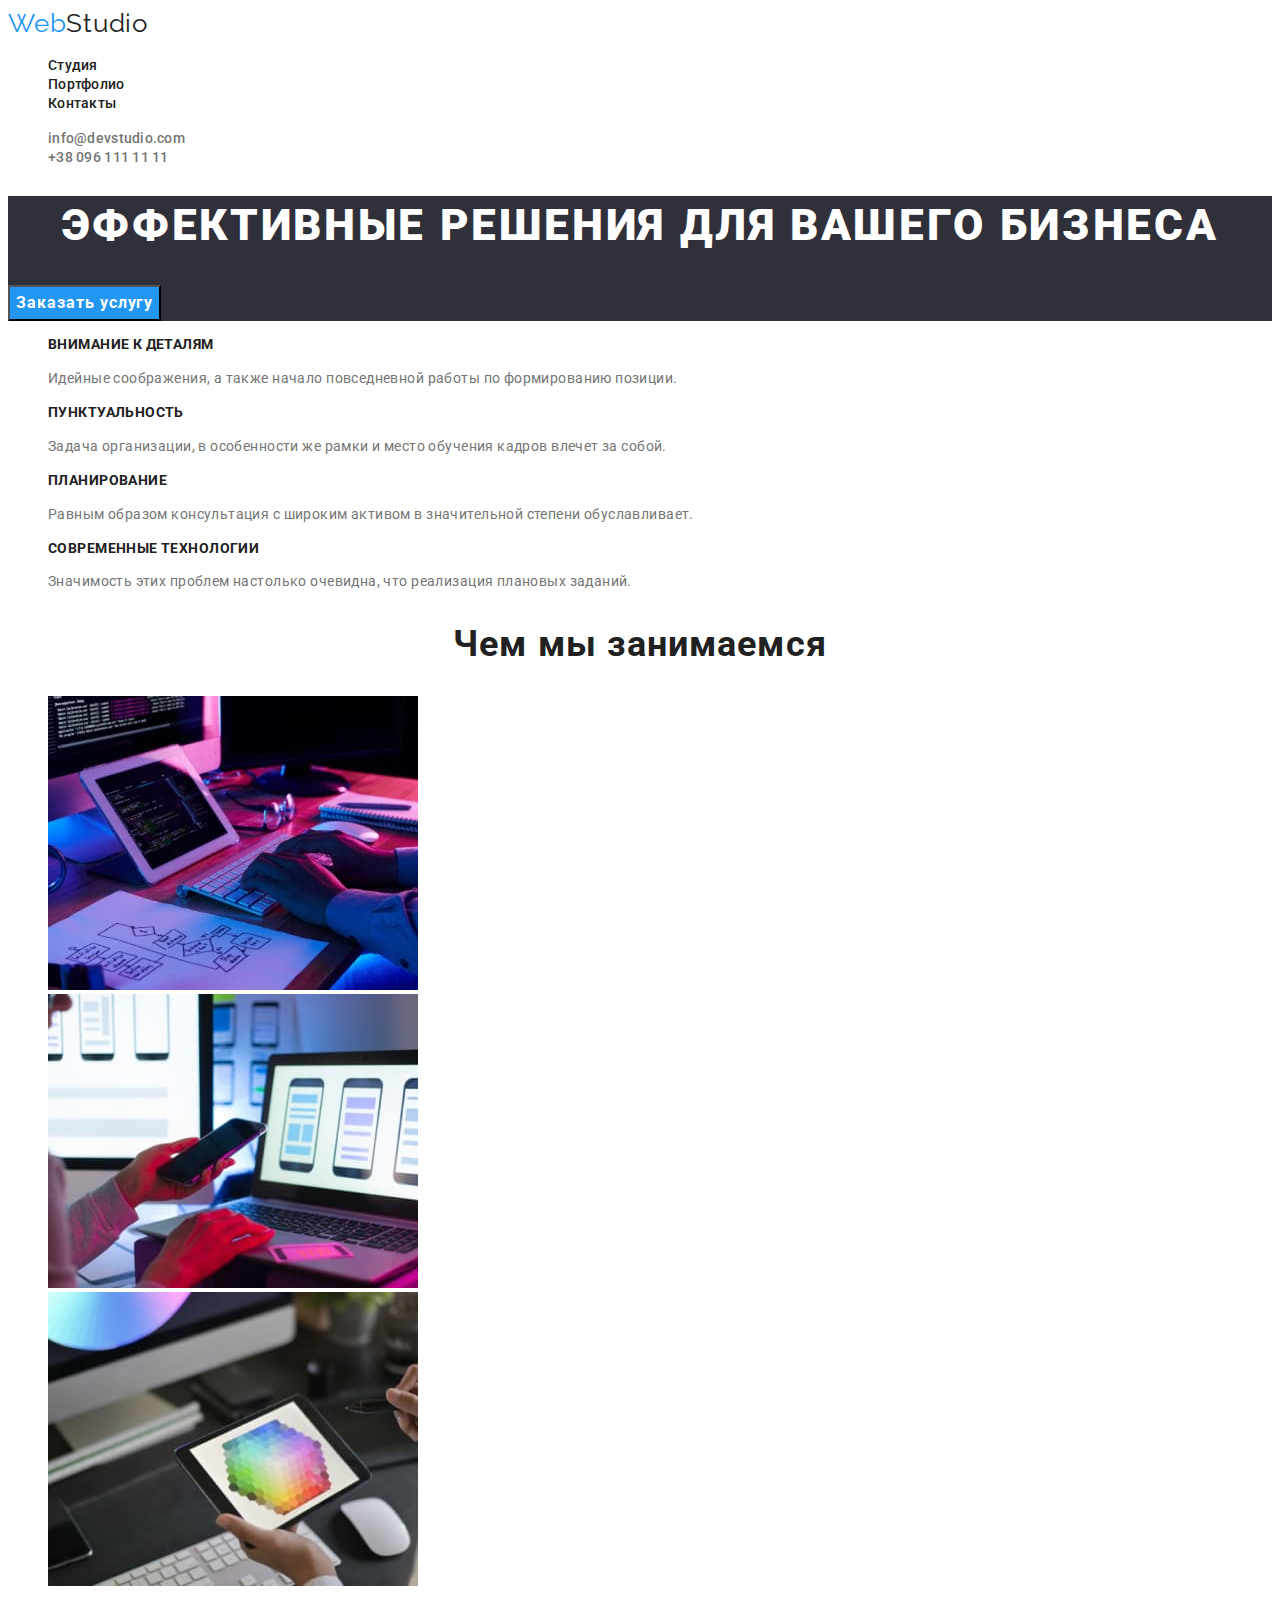
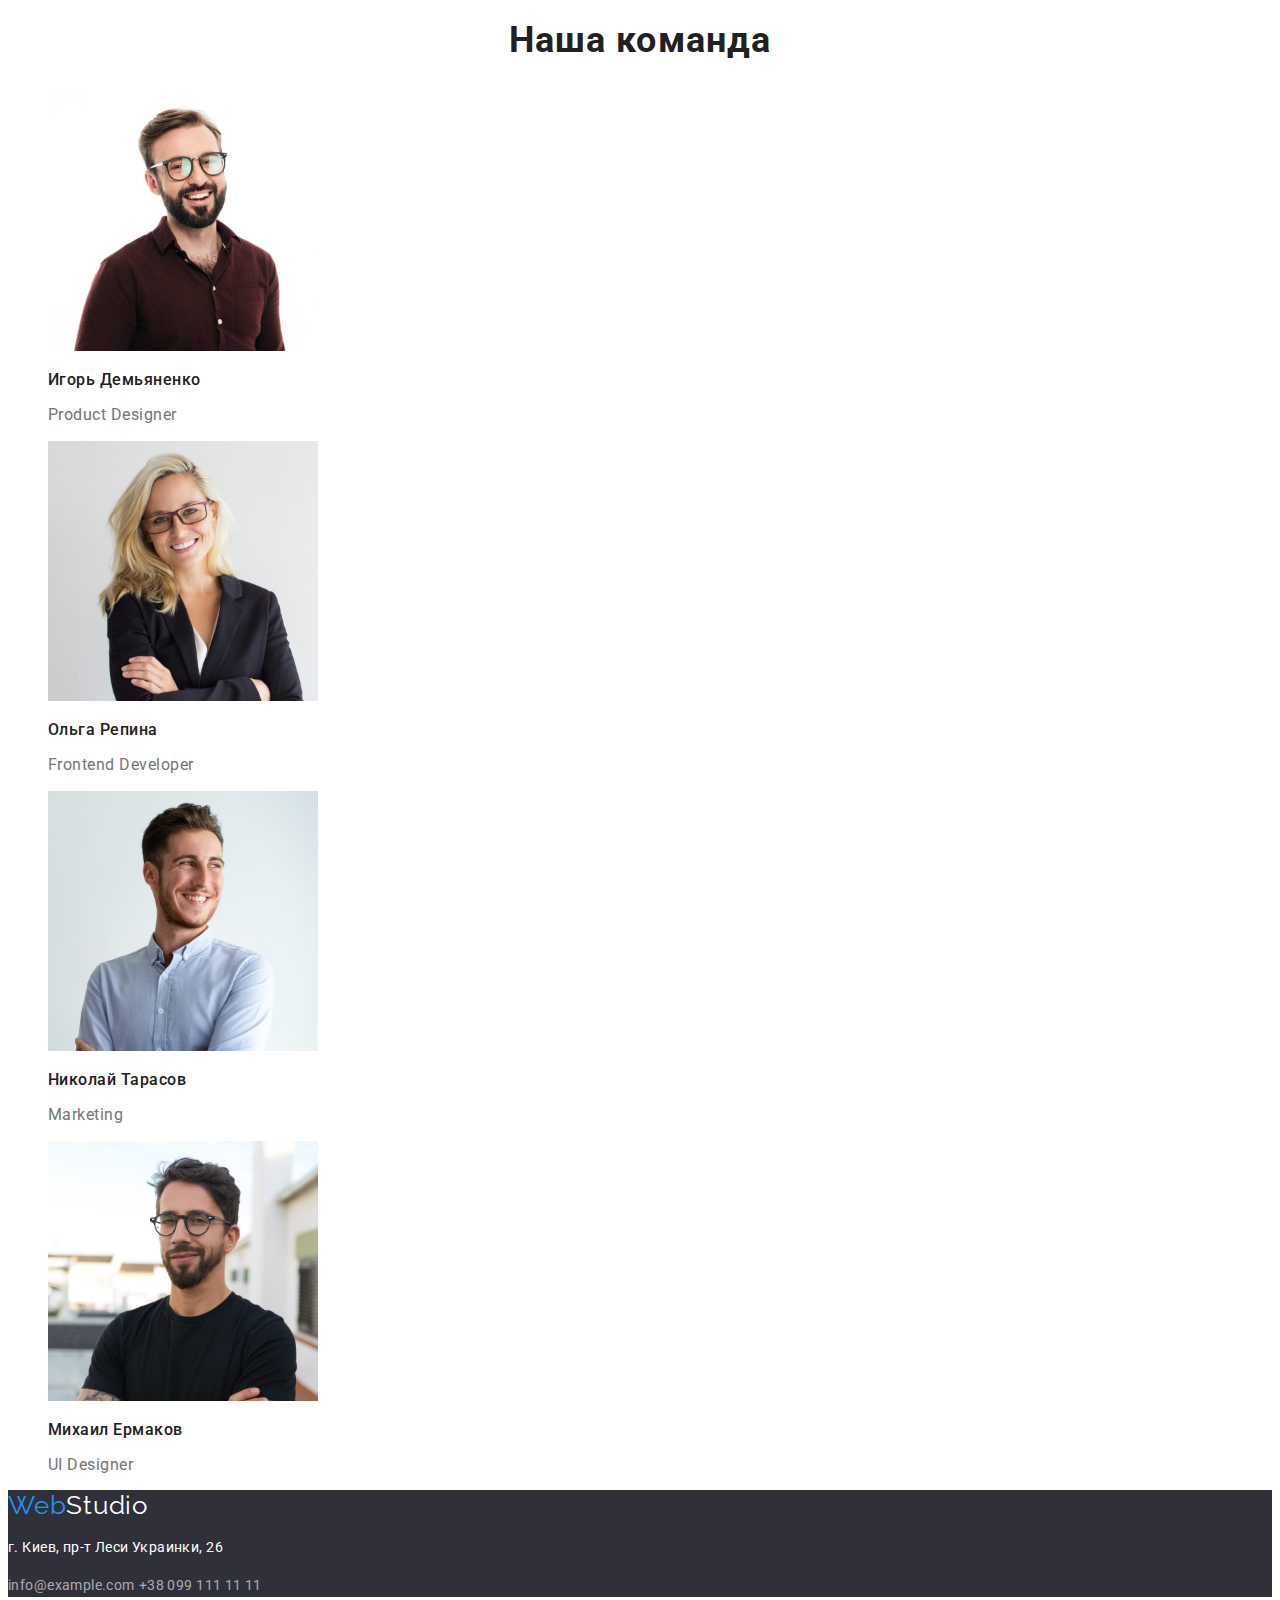
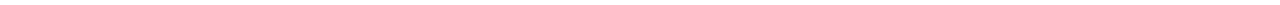
==== index.html @ a18c735d "копирует файлы с ДЗ-2" ====
<!DOCTYPE html>
<html lang="ru">
<head>
    <meta charset="UTF-8">
    <meta http-equiv="X-UA-Compatible" content="IE=edge">
    <meta name="viewport" content="width=device-width, initial-scale=1.0">
    <title>Web Studio</title>
    <link href="https://fonts.googleapis.com/css2?family=Raleway:wght@700&family=Roboto:wght@400;500;700;900&display=swap"
        rel="stylesheet">
    <link rel="stylesheet" href="./css/styles.css">
</head>
<body>
    <!-- Шапка -->
    <header class="header">
        <nav class="nav">
            <a href="./index.html" class="logo"><span class="logo web">Web</span>Studio</a>
            <ul class="list">
                <li><a href="./index.html" class="nav-list">Студия</a></li>
                <li><a href="./portfolio.html" class="nav-list">Портфолио</a></li>
                <li><a href="" class="nav-list">Контакты</a></li>
            </ul>
        </nav>
            <ul class="nav-contacts list">
            <li><a href="mailto:info@devstudio.com" class="nav-mail">info@devstudio.com</a></li>
            <li><a href="tel:+380961111111" class="nav-tel">+38 096 111 11 11</a></li>
            </ul>
    </header>

    <main>
    <!-- Герой  -->
        <section class="hero">
            <h1 class="hero-title">Эффективные решения для вашего бизнеса</h1>
            <button type="button" class="hero-button button">Заказать услугу</button>
        </section>
    <!-- Чем мы занимаемся -->
        <section class="content">
        <ul class="content-list list">
            <li> 
                <h3 class="content-title">Внимание к деталям</h3>
                <p class="content-dscr">Идейные соображения, а также начало повседневной работы по формированию позиции.</p>
            </li>
            <li>
                <h3 class="content-title">Пунктуальность</h3>
                <p class="content-dscr">Задача организации, в особенности же рамки и место обучения кадров влечет за собой.</p>
            </li>
            <li>
                <h3 class="content-title">Планирование</h3>
                <p class="content-dscr">Равным образом консультация с широким активом в значительной степени обуславливает.</p>
            </li>
            <li>
                <h3 class="content-title">Современные технологии</h3>
                <p class="content-dscr">Значимость этих проблем настолько очевидна, что реализация плановых заданий.</p>
            </li>
        </ul>
        </section>

        <section class="samples">
            <h2 class="main-title">Чем мы занимаемся</h2>
            <ul class="main-list list">
                <li><img src="./images/box-1.jpg" alt="Изображение с планшетом" width="370"></li>
                <li><img src="./images/box-2.jpg" alt="Изображение с ноутбуком" width="370"></li>
                <li><img src="./images/box-3.jpg" alt="Изображение с палирой на планшете" width="370"></li>
            </ul>
        </section>
    <!-- Команда -->
        <section class="team">
            <h2 class="main-title">Наша команда</h2>
            <ul class="team-list list">
                <li>
                    <img src="./images/team-1.jpg" alt="Игорь Демьяненко" width="270" class="team-img">
                    <h3 class="team-title">Игорь Демьяненко</h3>
                    <p class="team-dscr">Product Designer</p>
                </li>
                <li>
                    <img src="./images/team-2.jpg" alt="Ольга Репина" width="270" class="team-img">
                    <h3 class="team-title">Ольга Репина</h3>
                    <p class="team-dscr">Frontend Developer</p>
                </li>
                <li>
                    <img src="./images/team-3.jpg" alt="Николай Тарасов" width="270" class="team-img">
                    <h3 class="team-title">Николай Тарасов</h3>
                    <p class="team-dscr">Marketing</p>
                </li>
                <li>
                    <img src="./images/team-4.jpg" alt="Михаил Ермаков" width="270" class="team-img">
                    <h3 class="team-title">Михаил Ермаков</h3>
                    <p class="team-dscr">UI Designer</p>
                </li>
            </ul>
        </section>
    </main>
    <!-- Футер -->
    <footer class="footer">
            <a href="./index.html" class="footer-logo"><span class="footer-logo web">Web</span>Studio</a>
        <address class="address">
            <p class="address-location">г. Киев, пр-т Леси Украинки, 26</p>
            <a href="mailto:info@example.com" class="address-mail">info@example.com</a>
            <a href="tel:+380991111111" class="address-tel">+38 099 111 11 11</a>
        </address>
    </footer>   
</body>
</html>
---- css/styles.css ----
body {
  color: #212121;
  font-family: Roboto, sans-serif;
}

:root {
  --second-color: #757575;
  --hover-color: #2196f3;
  --hero-color: #ffffff;
  --filter-button-color: #f5f4fa;
  --footer-background-color: #2f303a;
}

.list {
  list-style: none;
}

.button {
  cursor: pointer;
  font-family: Roboto, sans-serif;
}

/* Логотип */

.logo {
  color: #212121;
  font-size: 26px;
  text-decoration: none;

  font-family: Raleway, sans-serif;
  font-size: 26px;
  line-height: 1.2;
  letter-spacing: 0.03em;
}

.logo.web {
  color: var(--hover-color);
}

/* Список ссылок меню */

.nav-list {
  color: #212121;
  text-decoration: none;

  font-weight: 500;
  font-size: 14px;
  line-height: 1.14;
  letter-spacing: 0.02em;
}

.nav-list:hover,
.nav-list:focus {
  color: var(--hover-color);
}

.nav-mail,
.nav-tel {
  color: var(--second-color);
  text-decoration: none;

  font-weight: 500;
  font-size: 14px;
  line-height: 1.14;
  letter-spacing: 0.02em;
}
.nav-mail:hover,
.nav-mail:focus {
  color: var(--hover-color);
}

.nav-tel:hover,
.nav-tel:focus {
  color: var(--hover-color);
}

/* Герой */

.hero {
  background-color: #2f303a;
}
.hero-title {
  color: var(--hero-color);

  font-weight: 900;
  font-size: 44px;
  line-height: 1.36;
  text-align: center;
  letter-spacing: 0.06em;
  text-transform: uppercase;
}

.hero-button {
  color: var(--hero-color);
  background-color: var(--hover-color);

  font-weight: 700;
  font-size: 16px;
  line-height: 1.87;
  letter-spacing: 0.06em;
}

/* Чем мы занимаемся */

.content-title {
  font-weight: 700;
  font-size: 14px;
  line-height: 1.14;
  letter-spacing: 0.03em;
  text-transform: uppercase;
}
.content-dscr {
  color: var(--second-color);

  font-size: 14px;
  line-height: 1.71;
  letter-spacing: 0.03em;
}
.main-title {
  font-weight: 700;
  font-size: 36px;
  line-height: 1.16;
  text-align: center;
  letter-spacing: 0.03em;
}
/* Команда */

.team-title {
  font-weight: 500;
  font-size: 16px;
  line-height: 1.18;
  letter-spacing: 0.03em;
}

.team-dscr {
  color: var(--second-color);

  font-size: 16px;
  line-height: 1.18;
  letter-spacing: 0.03em;
}

/* Footer */

.footer {
  background-color: var(--footer-background-color);
}

.footer-logo {
  color: #ffffff;
  font-size: 26px;
  text-decoration: none;
  font-family: Raleway, sans-serif;
  font-size: 26px;
  line-height: 1.2;
  letter-spacing: 0.03em;
}

.footer-logo.web {
  color: var(--hover-color);
}

.address-location {
  color: #ffffff;

  font-style: normal;
  font-size: 14px;
  line-height: 1.71;
  letter-spacing: 0.03em;
}

.address-mail,
.address-tel {
  color: rgba(255, 255, 255, 0.6);
  text-decoration: none;

  font-style: normal;
  font-size: 14px;
  line-height: 1.71;
  letter-spacing: 0.03em;
}
.address-mail:hover,
.address-mail:focus {
  color: var(--hover-color);
}

.address-tel:hover,
.address-tel:focus {
  color: var(--hover-color);
}

/* Страница портфолио */

.filters-title,
.projects-title {
  display: none;
}

.filters-button {
  background-color: var(--filter-button-color);

  font-weight: 500;
  font-size: 16px;
  line-height: 1.62;
  text-align: center;
  letter-spacing: 0.03em;
}

.filters-button:hover,
.filters-button:focus {
  color: #ffffff;
  background-color: var(--hover-color);
}

/* Проекты */

.projects-img-list {
  font-weight: 700;
  font-size: 18px;
  line-height: 2;
  letter-spacing: 0.06em;
}

.projects-dscr {
  color: var(--second-color);

  font-size: 16px;
  line-height: 1.87;
  letter-spacing: 0.03em;
}
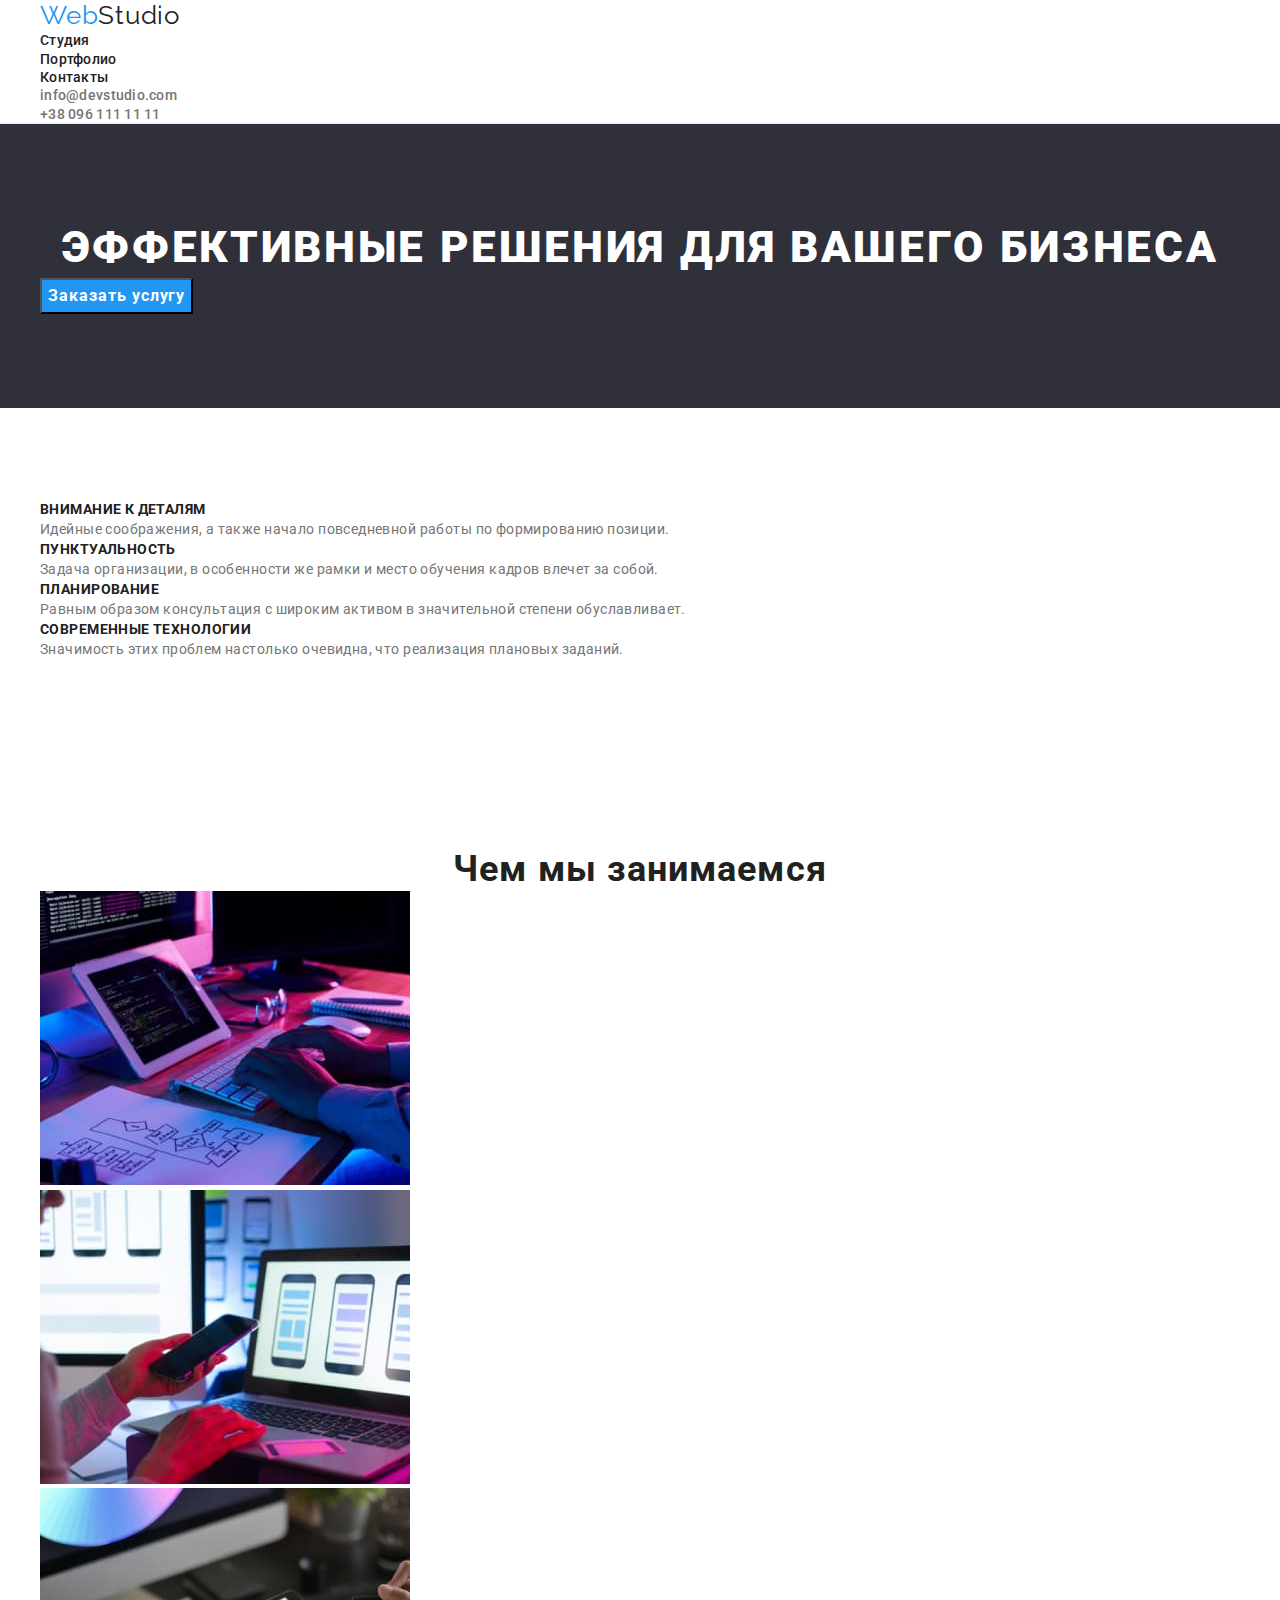
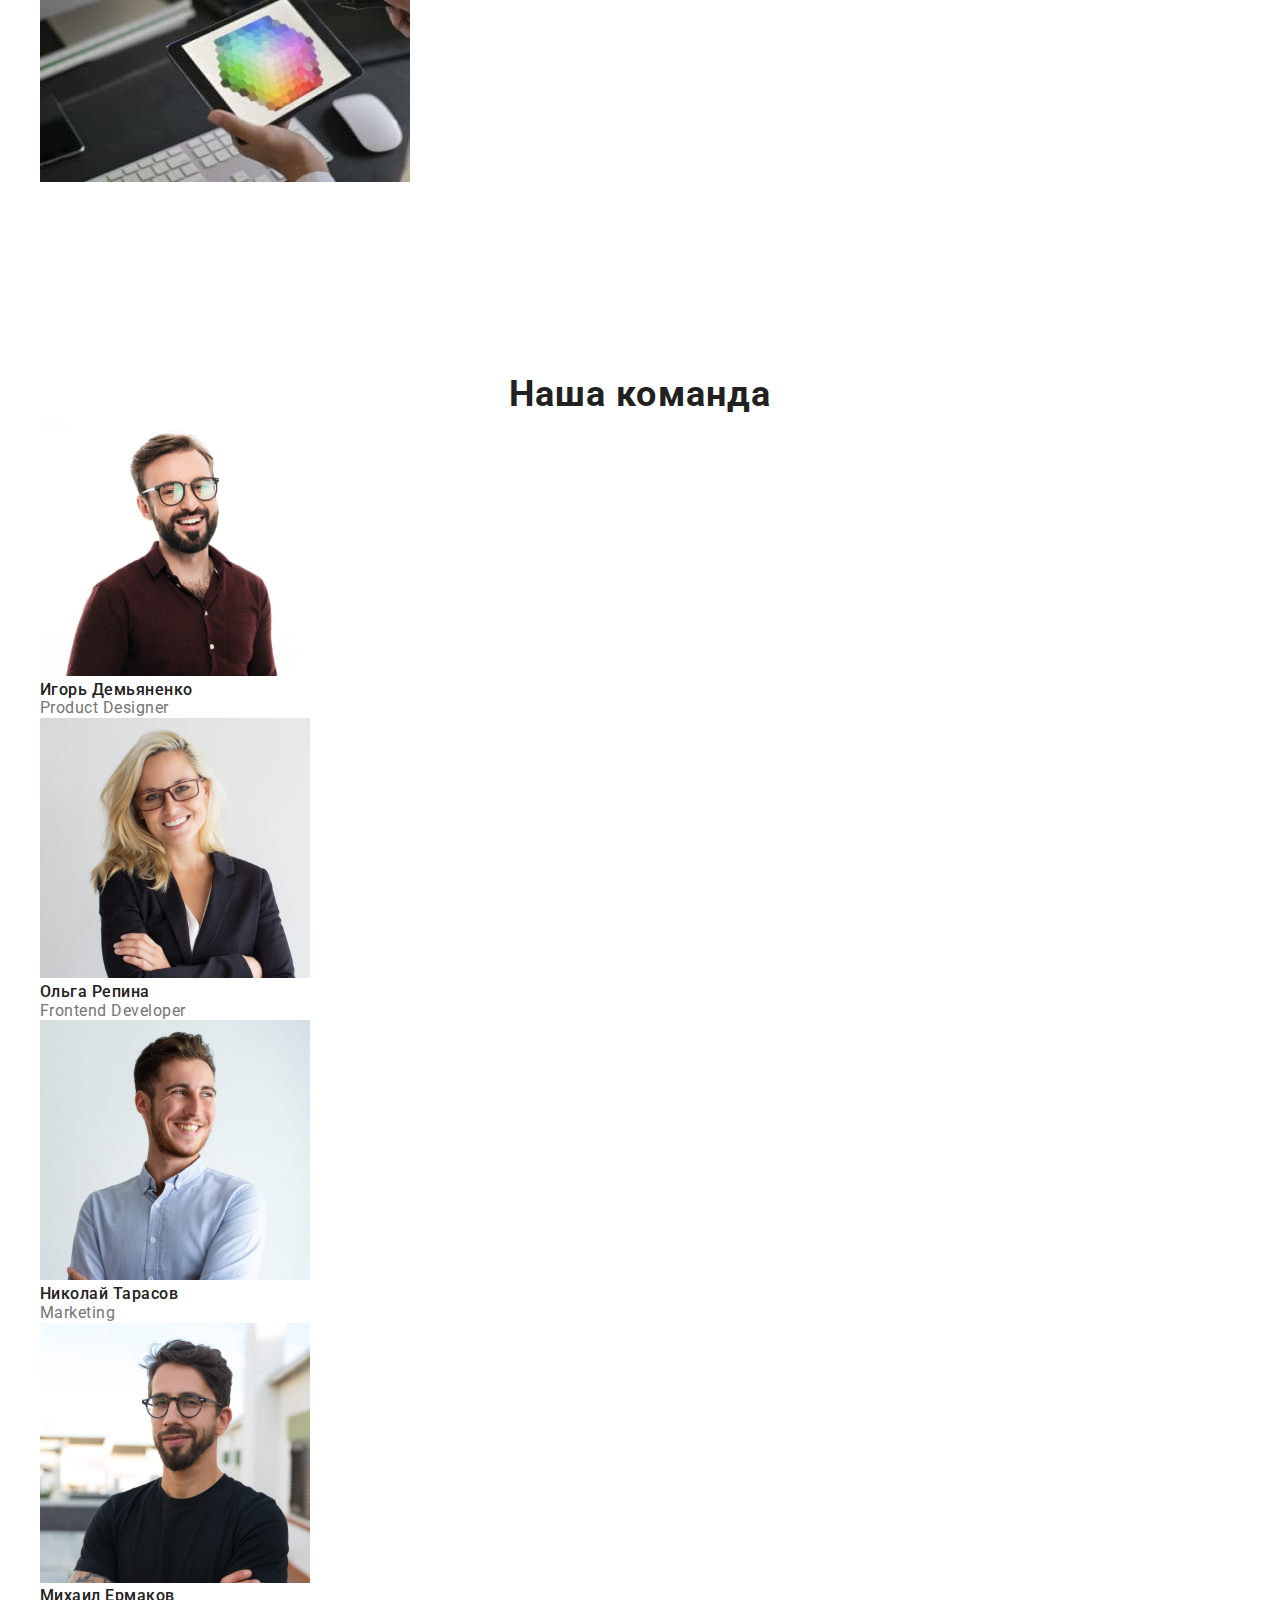
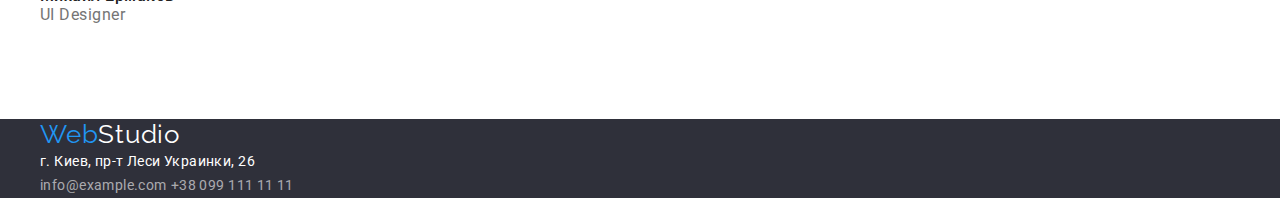
==== commit db58dfd8: "сбрасывает стили, добавляет некоторые отступы" ====
--- a/index.html
+++ b/index.html
@@ -7,96 +7,109 @@
     <title>Web Studio</title>
     <link href="https://fonts.googleapis.com/css2?family=Raleway:wght@700&family=Roboto:wght@400;500;700;900&display=swap"
         rel="stylesheet">
+    <link rel="stylesheet" href="https://cdnjs.cloudflare.com/ajax/libs/modern-normalize/1.1.0/modern-normalize.min.css">
     <link rel="stylesheet" href="./css/styles.css">
 </head>
 <body>
     <!-- Шапка -->
     <header class="header">
-        <nav class="nav">
-            <a href="./index.html" class="logo"><span class="logo web">Web</span>Studio</a>
-            <ul class="list">
-                <li><a href="./index.html" class="nav-list">Студия</a></li>
-                <li><a href="./portfolio.html" class="nav-list">Портфолио</a></li>
-                <li><a href="" class="nav-list">Контакты</a></li>
+        <div class="container">
+            <nav class="nav">
+                <a href="./index.html" class="logo"><span class="logo web">Web</span>Studio</a>
+                <ul class="list">
+                    <li><a href="./index.html" class="nav-list">Студия</a></li>
+                    <li><a href="./portfolio.html" class="nav-list">Портфолио</a></li>
+                    <li><a href="" class="nav-list">Контакты</a></li>
+                </ul>
+            </nav>
+            <ul class="nav-contacts list">
+                <li><a href="mailto:info@devstudio.com" class="nav-mail">info@devstudio.com</a></li>
+                <li><a href="tel:+380961111111" class="nav-tel">+38 096 111 11 11</a></li>
             </ul>
-        </nav>
-            <ul class="nav-contacts list">
-            <li><a href="mailto:info@devstudio.com" class="nav-mail">info@devstudio.com</a></li>
-            <li><a href="tel:+380961111111" class="nav-tel">+38 096 111 11 11</a></li>
-            </ul>
+        </div>
     </header>
 
     <main>
     <!-- Герой  -->
-        <section class="hero">
-            <h1 class="hero-title">Эффективные решения для вашего бизнеса</h1>
-            <button type="button" class="hero-button button">Заказать услугу</button>
+        <section class="hero section">
+            <div class="container">
+                <h1 class="hero-title">Эффективные решения для вашего бизнеса</h1>
+                <button type="button" class="hero-button button">Заказать услугу</button>
+            </div>
         </section>
     <!-- Чем мы занимаемся -->
-        <section class="content">
-        <ul class="content-list list">
-            <li> 
-                <h3 class="content-title">Внимание к деталям</h3>
-                <p class="content-dscr">Идейные соображения, а также начало повседневной работы по формированию позиции.</p>
-            </li>
-            <li>
-                <h3 class="content-title">Пунктуальность</h3>
-                <p class="content-dscr">Задача организации, в особенности же рамки и место обучения кадров влечет за собой.</p>
-            </li>
-            <li>
-                <h3 class="content-title">Планирование</h3>
-                <p class="content-dscr">Равным образом консультация с широким активом в значительной степени обуславливает.</p>
-            </li>
-            <li>
-                <h3 class="content-title">Современные технологии</h3>
-                <p class="content-dscr">Значимость этих проблем настолько очевидна, что реализация плановых заданий.</p>
-            </li>
-        </ul>
+        <section class="content section">
+                <div class="container">
+                    <ul class="content-list list">
+                        <li>
+                            <h3 class="content-title">Внимание к деталям</h3>
+                            <p class="content-dscr">Идейные соображения, а также начало повседневной работы по формированию позиции.</p>
+                        </li>
+                        <li>
+                            <h3 class="content-title">Пунктуальность</h3>
+                            <p class="content-dscr">Задача организации, в особенности же рамки и место обучения кадров влечет за собой.</p>
+                        </li>
+                        <li>
+                            <h3 class="content-title">Планирование</h3>
+                            <p class="content-dscr">Равным образом консультация с широким активом в значительной степени обуславливает.</p>
+                        </li>
+                        <li>
+                            <h3 class="content-title">Современные технологии</h3>
+                            <p class="content-dscr">Значимость этих проблем настолько очевидна, что реализация плановых заданий.</p>
+                        </li>
+                    </ul>
+                </div>
         </section>
-
-        <section class="samples">
-            <h2 class="main-title">Чем мы занимаемся</h2>
-            <ul class="main-list list">
-                <li><img src="./images/box-1.jpg" alt="Изображение с планшетом" width="370"></li>
-                <li><img src="./images/box-2.jpg" alt="Изображение с ноутбуком" width="370"></li>
-                <li><img src="./images/box-3.jpg" alt="Изображение с палирой на планшете" width="370"></li>
-            </ul>
+        
+        <section class="samples section">
+            <div class="container">
+                <h2 class="main-title">Чем мы занимаемся</h2>
+                <ul class="main-list list">
+                    <li><img src="./images/box-1.jpg" alt="Изображение с планшетом" width="370"></li>
+                    <li><img src="./images/box-2.jpg" alt="Изображение с ноутбуком" width="370"></li>
+                    <li><img src="./images/box-3.jpg" alt="Изображение с палирой на планшете" width="370"></li>
+                </ul>
+            </div>
         </section>
     <!-- Команда -->
-        <section class="team">
-            <h2 class="main-title">Наша команда</h2>
-            <ul class="team-list list">
-                <li>
-                    <img src="./images/team-1.jpg" alt="Игорь Демьяненко" width="270" class="team-img">
-                    <h3 class="team-title">Игорь Демьяненко</h3>
-                    <p class="team-dscr">Product Designer</p>
-                </li>
-                <li>
-                    <img src="./images/team-2.jpg" alt="Ольга Репина" width="270" class="team-img">
-                    <h3 class="team-title">Ольга Репина</h3>
-                    <p class="team-dscr">Frontend Developer</p>
-                </li>
-                <li>
-                    <img src="./images/team-3.jpg" alt="Николай Тарасов" width="270" class="team-img">
-                    <h3 class="team-title">Николай Тарасов</h3>
-                    <p class="team-dscr">Marketing</p>
-                </li>
-                <li>
-                    <img src="./images/team-4.jpg" alt="Михаил Ермаков" width="270" class="team-img">
-                    <h3 class="team-title">Михаил Ермаков</h3>
-                    <p class="team-dscr">UI Designer</p>
-                </li>
-            </ul>
+        <section class="team section">
+            <div class="container">
+                <h2 class="main-title">Наша команда</h2>
+                <ul class="team-list list">
+                    <li>
+                        <img src="./images/team-1.jpg" alt="Игорь Демьяненко" width="270" class="team-img">
+                        <h3 class="team-title">Игорь Демьяненко</h3>
+                        <p class="team-dscr">Product Designer</p>
+                    </li>
+                    <li>
+                        <img src="./images/team-2.jpg" alt="Ольга Репина" width="270" class="team-img">
+                        <h3 class="team-title">Ольга Репина</h3>
+                        <p class="team-dscr">Frontend Developer</p>
+                    </li>
+                    <li>
+                        <img src="./images/team-3.jpg" alt="Николай Тарасов" width="270" class="team-img">
+                        <h3 class="team-title">Николай Тарасов</h3>
+                        <p class="team-dscr">Marketing</p>
+                    </li>
+                    <li>
+                        <img src="./images/team-4.jpg" alt="Михаил Ермаков" width="270" class="team-img">
+                        <h3 class="team-title">Михаил Ермаков</h3>
+                        <p class="team-dscr">UI Designer</p>
+                    </li>
+                </ul>
+            </div>
         </section>
     </main>
     <!-- Футер -->
     <footer class="footer">
+        <div class="container">
             <a href="./index.html" class="footer-logo"><span class="footer-logo web">Web</span>Studio</a>
-        <address class="address">
-            <p class="address-location">г. Киев, пр-т Леси Украинки, 26</p>
-            <a href="mailto:info@example.com" class="address-mail">info@example.com</a>
-            <a href="tel:+380991111111" class="address-tel">+38 099 111 11 11</a>
-        </address>
+            <address class="address">
+                <p class="address-location">г. Киев, пр-т Леси Украинки, 26</p>
+                <a href="mailto:info@example.com" class="address-mail">info@example.com</a>
+                <a href="tel:+380991111111" class="address-tel">+38 099 111 11 11</a>
+            </address>
+        </div>
     </footer>   
 </body>
 </html>--- a/css/styles.css
+++ b/css/styles.css
@@ -1,6 +1,7 @@
 body {
   color: #212121;
   font-family: Roboto, sans-serif;
+  margin: 0;
 }
 
 :root {
@@ -11,8 +12,26 @@
   --footer-background-color: #2f303a;
 }
 
+/* Сброс стилей */
+h1,
+h2,
+h3,
+h4,
+h5,
+h6,
+p,
+ul {
+  margin: 0;
+  padding: 0;
+}
+/* --------------------------- */
+
+/* Общие стили */
+
 .list {
   list-style: none;
+  margin: 0;
+  padding: 0;
 }
 
 .button {
@@ -20,7 +39,24 @@
   font-family: Roboto, sans-serif;
 }
 
+.container {
+  width: 1200px;
+  margin-left: auto;
+  margin-right: auto;
+}
+
+.section {
+  padding-top: 94px;
+  padding-bottom: 94px;
+}
+
+/* Шапка */
+
 /* Логотип */
+
+.header {
+  border-bottom: 1px solid #ececec;
+}
 
 .logo {
   color: #212121;
@@ -39,6 +75,11 @@
 
 /* Список ссылок меню */
 
+.nav,
+.header-list {
+  /* display: flex; */
+}
+
 .nav-list {
   color: #212121;
   text-decoration: none;
@@ -53,6 +94,8 @@
 .nav-list:focus {
   color: var(--hover-color);
 }
+
+/* Контакты в шапке */
 
 .nav-mail,
 .nav-tel {
@@ -100,6 +143,11 @@
   letter-spacing: 0.06em;
 }
 
+.hero-button:hover,
+.hero-button:focus {
+  background-color: #188ce8;
+}
+
 /* Чем мы занимаемся */
 
 .content-title {
@@ -188,6 +236,7 @@
 .address-tel:focus {
   color: var(--hover-color);
 }
+/* -------------------------------------------------- */
 
 /* Страница портфолио */
 
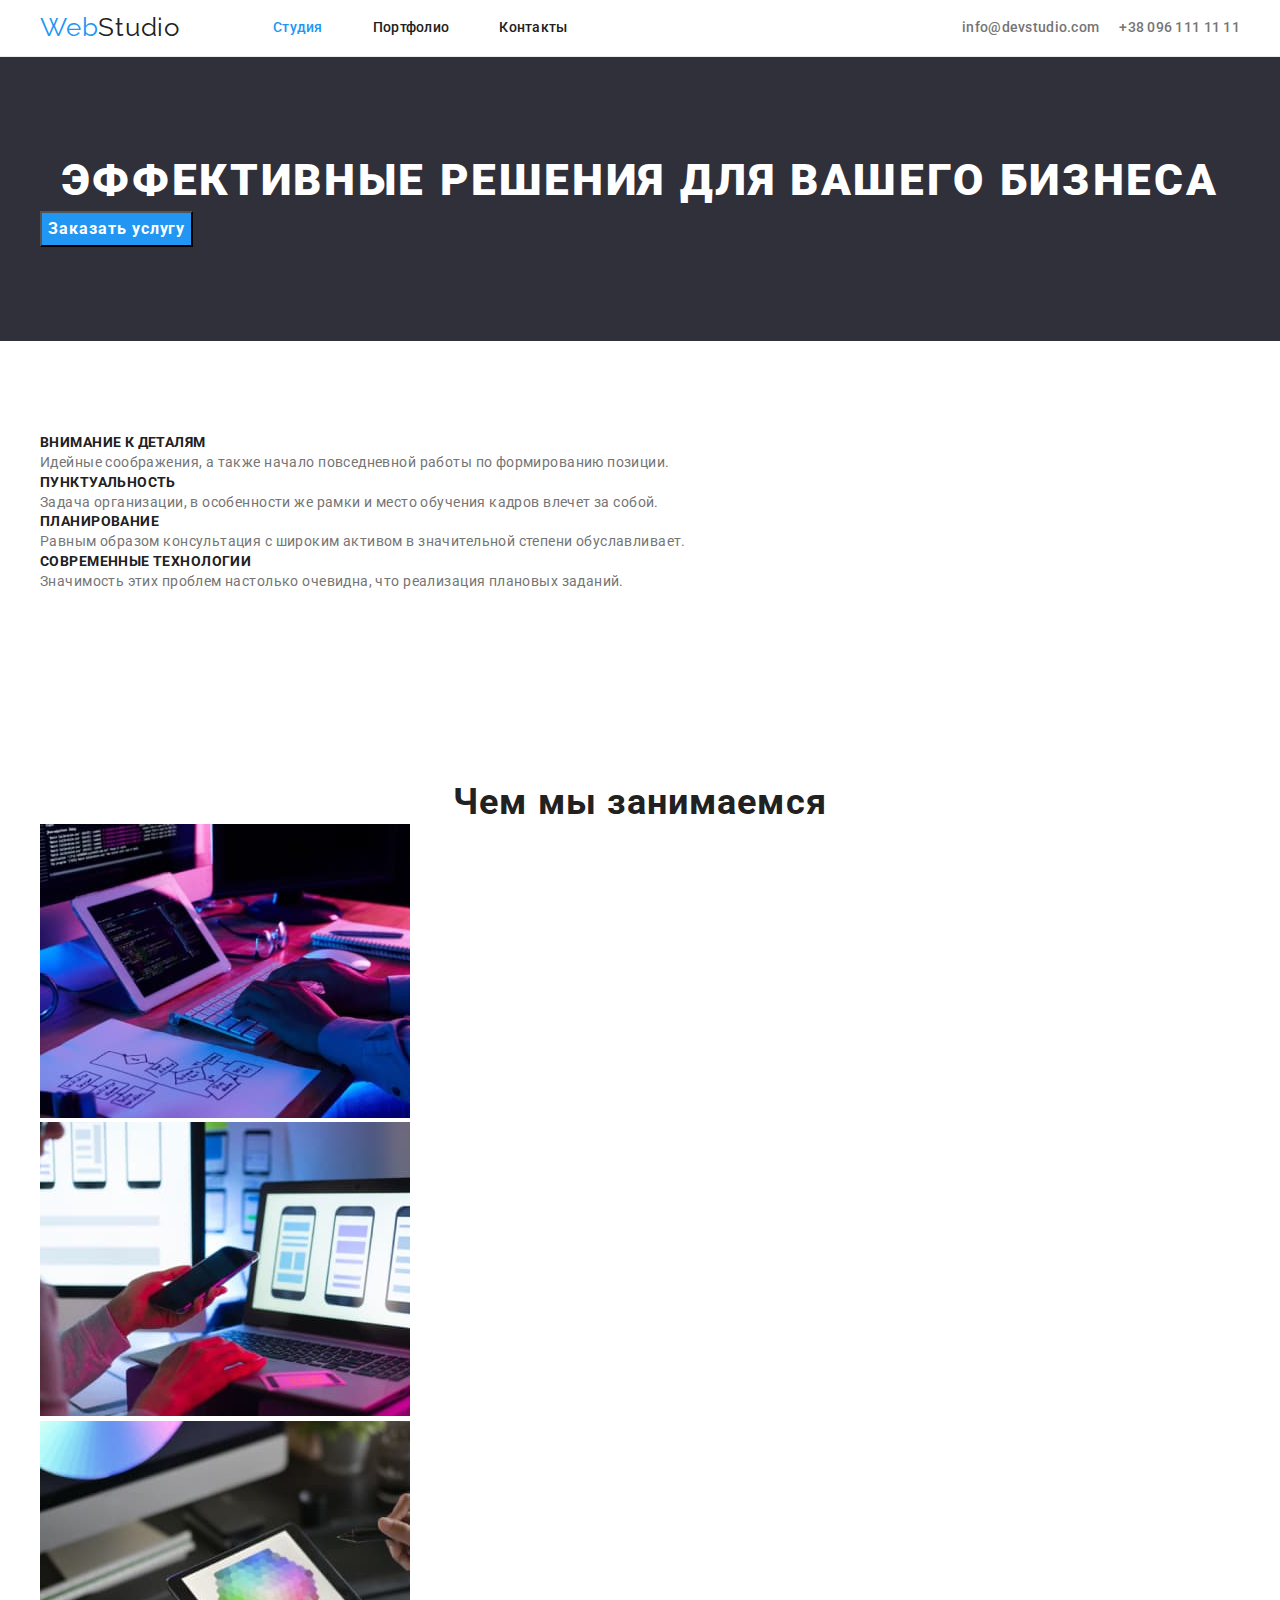
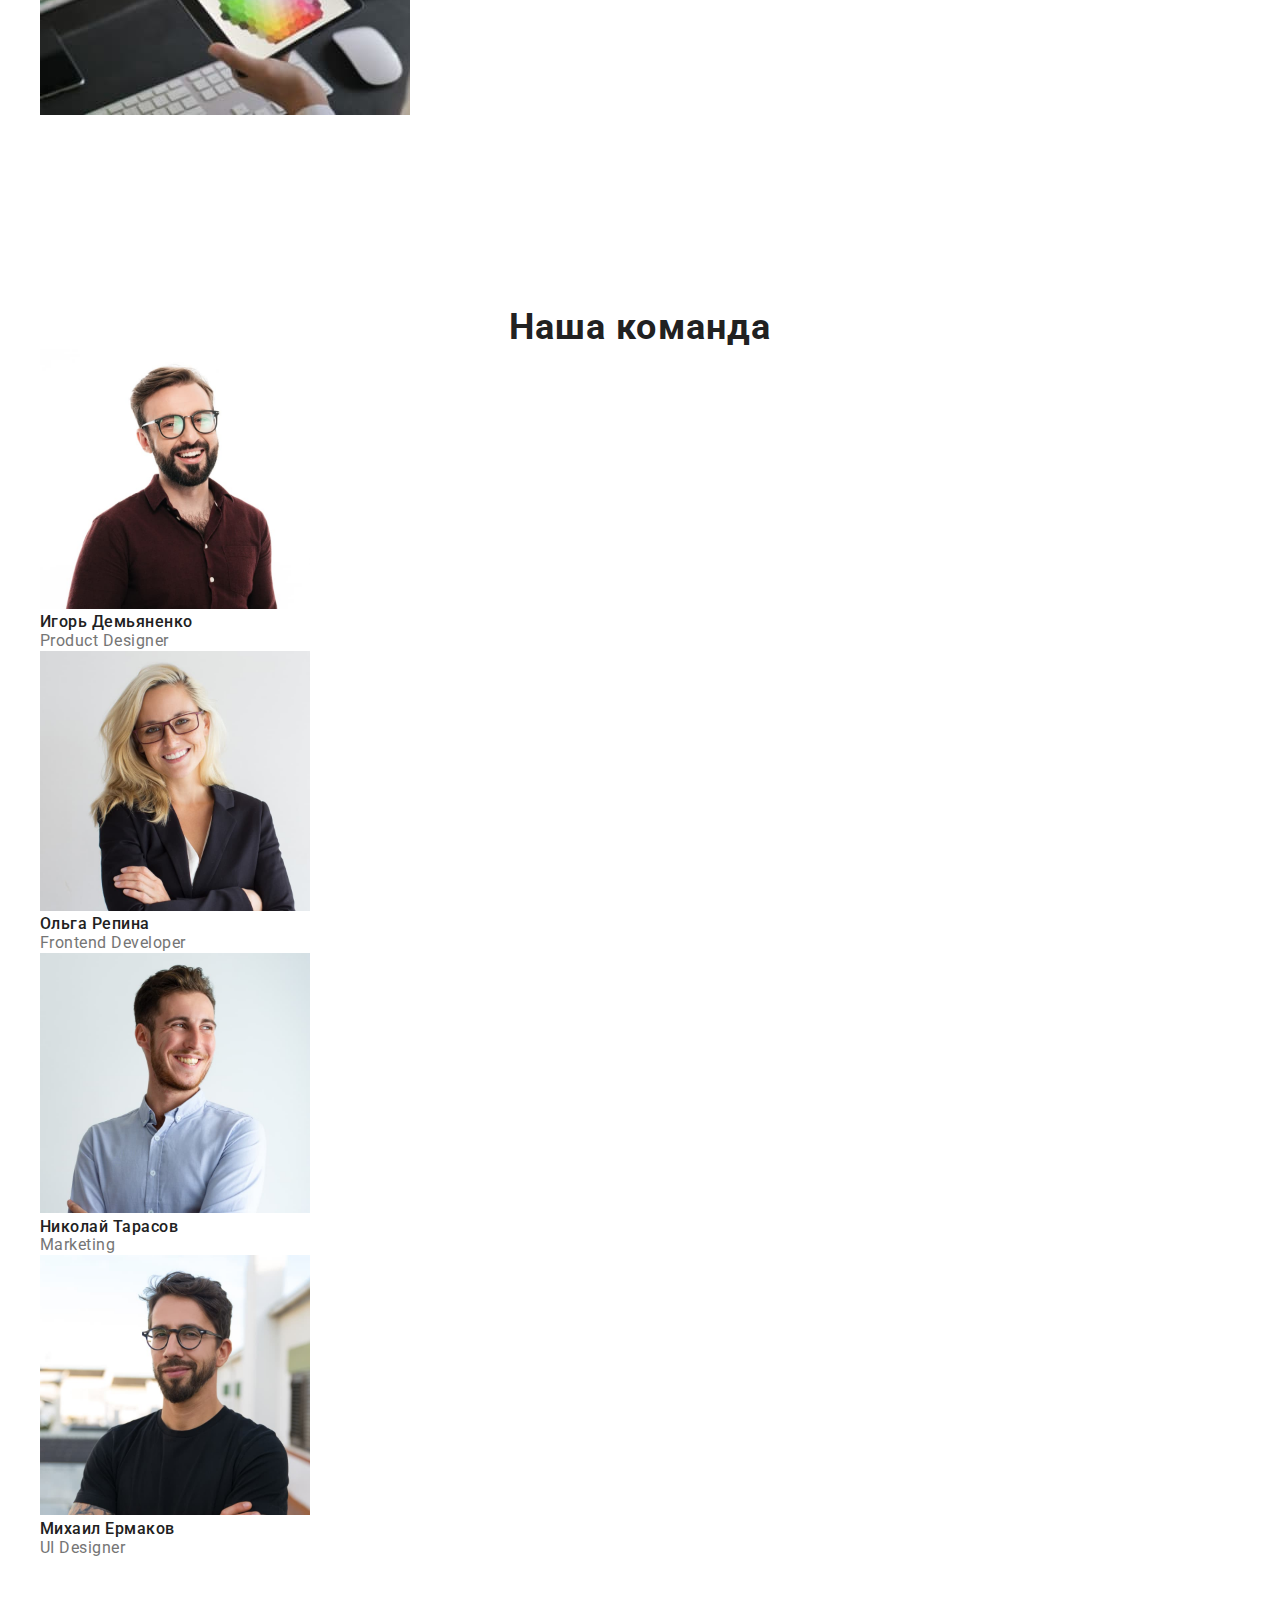
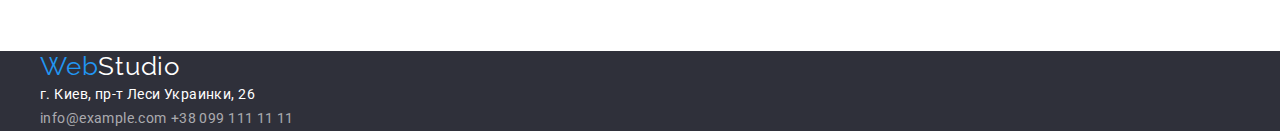
==== commit 9a3f2a5e: "добавляет flex в header" ====
--- a/index.html
+++ b/index.html
@@ -13,18 +13,18 @@
 <body>
     <!-- Шапка -->
     <header class="header">
-        <div class="container">
+        <div class="container container-nav">
             <nav class="nav">
                 <a href="./index.html" class="logo"><span class="logo web">Web</span>Studio</a>
-                <ul class="list">
-                    <li><a href="./index.html" class="nav-list">Студия</a></li>
-                    <li><a href="./portfolio.html" class="nav-list">Портфолио</a></li>
-                    <li><a href="" class="nav-list">Контакты</a></li>
+                <ul class="header-list list">
+                    <li class="header-item"><a href="./index.html" class="nav-list current">Студия</a></li>
+                    <li class="header-item"><a href="./portfolio.html" class="nav-list">Портфолио</a></li>
+                    <li class="header-item"><a href="" class="nav-list">Контакты</a></li>
                 </ul>
             </nav>
             <ul class="nav-contacts list">
-                <li><a href="mailto:info@devstudio.com" class="nav-mail">info@devstudio.com</a></li>
-                <li><a href="tel:+380961111111" class="nav-tel">+38 096 111 11 11</a></li>
+                <li class="header-item"><a href="mailto:info@devstudio.com" class="nav-mail">info@devstudio.com</a></li>
+                <li class="header-item"><a href="tel:+380961111111" class="nav-tel">+38 096 111 11 11</a></li>
             </ul>
         </div>
     </header>
--- a/css/styles.css
+++ b/css/styles.css
@@ -54,6 +54,12 @@
 
 /* Логотип */
 
+.container-nav,
+.nav {
+  display: flex;
+  align-items: center;
+}
+
 .header {
   border-bottom: 1px solid #ececec;
 }
@@ -75,9 +81,20 @@
 
 /* Список ссылок меню */
 
-.nav,
+/* !!!!!!!!!!!!!!!!!!!!! Work Section!!!!!!!!! */
 .header-list {
-  /* display: flex; */
+  display: flex;
+  margin-left: 93px;
+}
+
+/* Варианты очистки крайнего марджина */
+
+/* .header-list .header-item:not(:last-child) {
+  margin-right: 40px;
+} */
+
+.header-list .header-item + .header-item {
+  margin-left: 50px;
 }
 
 .nav-list {
@@ -88,6 +105,11 @@
   font-size: 14px;
   line-height: 1.14;
   letter-spacing: 0.02em;
+
+  /* увеличивает ширину ховера через добавление падингов */
+  display: block;
+  padding-top: 20px;
+  padding-bottom: 20px;
 }
 
 .nav-list:hover,
@@ -95,10 +117,29 @@
   color: var(--hover-color);
 }
 
+.current {
+  color: var(--hover-color);
+}
+
 /* Контакты в шапке */
+
+.nav-contacts {
+  display: flex;
+  margin-left: auto;
+}
+
+/* добавляет марджин и удаляет марджин последнему элементу */
+.nav-contacts .header-item + .header-item {
+  margin-left: 20px;
+}
 
 .nav-mail,
 .nav-tel {
+  /* увеличивает ширину ховера через добавление падингов */
+  display: block;
+  padding-top: 20px;
+  padding-bottom: 20px;
+
   color: var(--second-color);
   text-decoration: none;
 
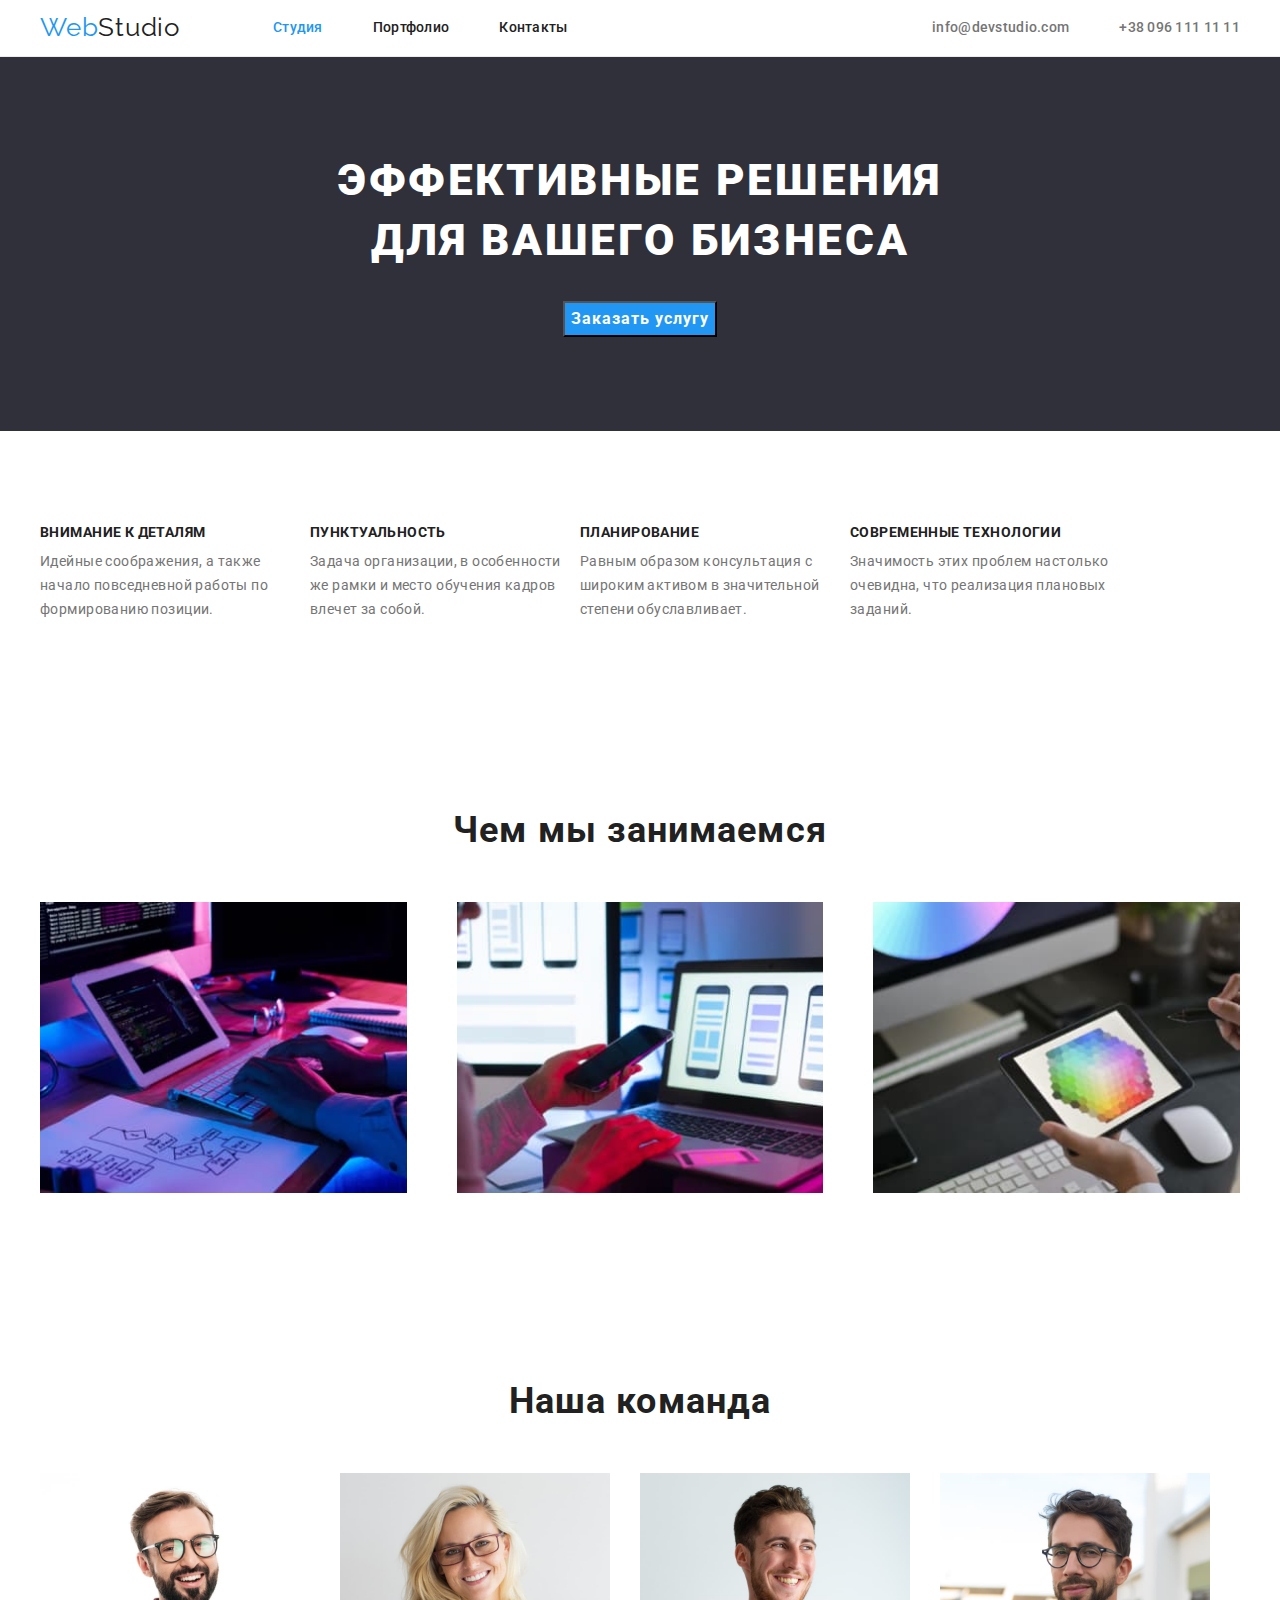
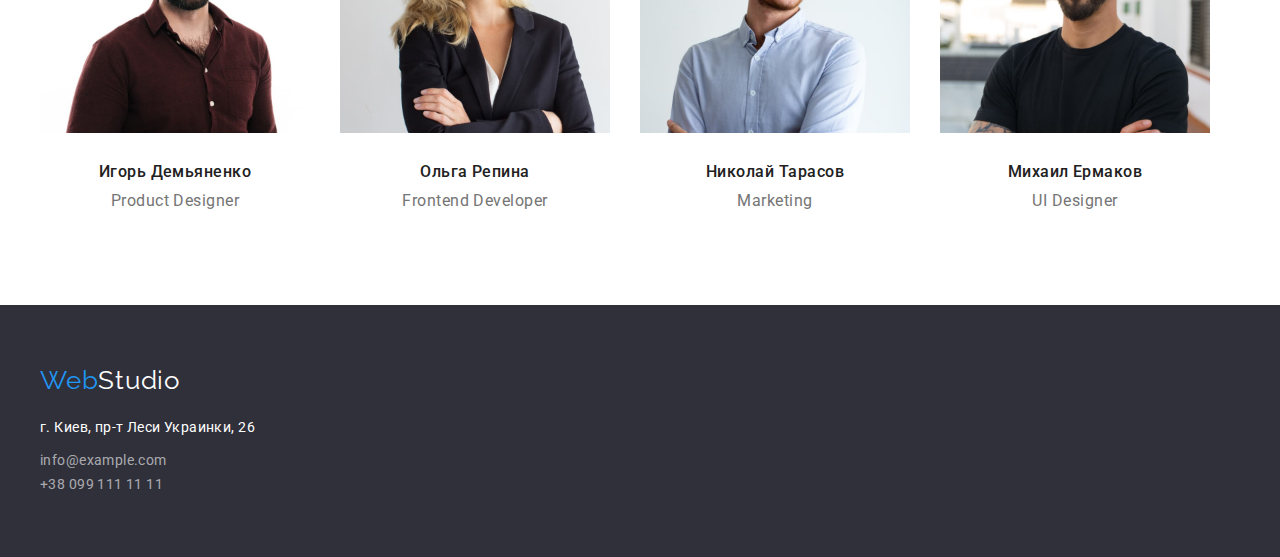
==== commit 6e0b70fc: "оформлен index.html" ====
--- a/index.html
+++ b/index.html
@@ -41,19 +41,19 @@
         <section class="content section">
                 <div class="container">
                     <ul class="content-list list">
-                        <li>
+                        <li class="content-item">
                             <h3 class="content-title">Внимание к деталям</h3>
                             <p class="content-dscr">Идейные соображения, а также начало повседневной работы по формированию позиции.</p>
                         </li>
-                        <li>
+                        <li class="content-item">
                             <h3 class="content-title">Пунктуальность</h3>
                             <p class="content-dscr">Задача организации, в особенности же рамки и место обучения кадров влечет за собой.</p>
                         </li>
-                        <li>
+                        <li class="content-item">
                             <h3 class="content-title">Планирование</h3>
                             <p class="content-dscr">Равным образом консультация с широким активом в значительной степени обуславливает.</p>
                         </li>
-                        <li>
+                        <li class="content-item">
                             <h3 class="content-title">Современные технологии</h3>
                             <p class="content-dscr">Значимость этих проблем настолько очевидна, что реализация плановых заданий.</p>
                         </li>
@@ -65,33 +65,33 @@
             <div class="container">
                 <h2 class="main-title">Чем мы занимаемся</h2>
                 <ul class="main-list list">
-                    <li><img src="./images/box-1.jpg" alt="Изображение с планшетом" width="370"></li>
-                    <li><img src="./images/box-2.jpg" alt="Изображение с ноутбуком" width="370"></li>
-                    <li><img src="./images/box-3.jpg" alt="Изображение с палирой на планшете" width="370"></li>
+                    <li class="main-list-item"><img class="main-list-img" src="./images/box-1.jpg" alt="Изображение с планшетом" width="370"></li>
+                    <li class="main-list-item"><img class="main-list-img" src="./images/box-2.jpg" alt="Изображение с ноутбуком" width="370"></li>
+                    <li class="main-list-item"><img class="main-list-img" src="./images/box-3.jpg" alt="Изображение с палирой на планшете" width="370"></li>
                 </ul>
             </div>
         </section>
     <!-- Команда -->
         <section class="team section">
             <div class="container">
-                <h2 class="main-title">Наша команда</h2>
+                <h2 class="main-team-title">Наша команда</h2>
                 <ul class="team-list list">
-                    <li>
+                    <li class="team-item">
                         <img src="./images/team-1.jpg" alt="Игорь Демьяненко" width="270" class="team-img">
                         <h3 class="team-title">Игорь Демьяненко</h3>
                         <p class="team-dscr">Product Designer</p>
                     </li>
-                    <li>
+                    <li class="team-item">
                         <img src="./images/team-2.jpg" alt="Ольга Репина" width="270" class="team-img">
                         <h3 class="team-title">Ольга Репина</h3>
                         <p class="team-dscr">Frontend Developer</p>
                     </li>
-                    <li>
+                    <li class="team-item">
                         <img src="./images/team-3.jpg" alt="Николай Тарасов" width="270" class="team-img">
                         <h3 class="team-title">Николай Тарасов</h3>
                         <p class="team-dscr">Marketing</p>
                     </li>
-                    <li>
+                    <li class="team-item">
                         <img src="./images/team-4.jpg" alt="Михаил Ермаков" width="270" class="team-img">
                         <h3 class="team-title">Михаил Ермаков</h3>
                         <p class="team-dscr">UI Designer</p>
@@ -102,12 +102,14 @@
     </main>
     <!-- Футер -->
     <footer class="footer">
-        <div class="container">
+        <div class="container contacts">
             <a href="./index.html" class="footer-logo"><span class="footer-logo web">Web</span>Studio</a>
             <address class="address">
                 <p class="address-location">г. Киев, пр-т Леси Украинки, 26</p>
-                <a href="mailto:info@example.com" class="address-mail">info@example.com</a>
-                <a href="tel:+380991111111" class="address-tel">+38 099 111 11 11</a>
+                <div class="address-contacts">
+                    <a href="mailto:info@example.com" class="address-mail">info@example.com</a>
+                    <a href="tel:+380991111111" class="address-tel">+38 099 111 11 11</a>
+                </div>
             </address>
         </div>
     </footer>   
--- a/css/styles.css
+++ b/css/styles.css
@@ -2,6 +2,12 @@
   color: #212121;
   font-family: Roboto, sans-serif;
   margin: 0;
+}
+
+img {
+  display: block;
+  max-width: 100%;
+  height: auto;
 }
 
 :root {
@@ -130,7 +136,7 @@
 
 /* добавляет марджин и удаляет марджин последнему элементу */
 .nav-contacts .header-item + .header-item {
-  margin-left: 20px;
+  margin-left: 50px;
 }
 
 .nav-mail,
@@ -162,8 +168,12 @@
 
 .hero {
   background-color: #2f303a;
+  text-align: center;
 }
 .hero-title {
+  max-width: 696px;
+  margin-left: auto;
+  margin-right: auto;
   color: var(--hero-color);
 
   font-weight: 900;
@@ -175,6 +185,7 @@
 }
 
 .hero-button {
+  margin-top: 30px;
   color: var(--hero-color);
   background-color: var(--hover-color);
 
@@ -197,6 +208,7 @@
   line-height: 1.14;
   letter-spacing: 0.03em;
   text-transform: uppercase;
+  margin-bottom: 10px;
 }
 .content-dscr {
   color: var(--second-color);
@@ -211,14 +223,50 @@
   line-height: 1.16;
   text-align: center;
   letter-spacing: 0.03em;
-}
+
+  margin-bottom: 50px;
+}
+
+.content-list {
+  display: flex;
+}
+
+.content-item {
+  width: 270px;
+}
+
+.main-list {
+  display: flex;
+}
+
+.main-list .main-list-item + .main-list-item {
+  margin-left: 50px;
+}
+
 /* Команда */
+
+.main-team-title {
+  font-weight: 700;
+  font-size: 36px;
+  line-height: 1.16;
+  text-align: center;
+  letter-spacing: 0.03em;
+
+  margin-bottom: 50px;
+}
+
+.team-img {
+  margin-bottom: 30px;
+}
 
 .team-title {
   font-weight: 500;
   font-size: 16px;
   line-height: 1.18;
   letter-spacing: 0.03em;
+
+  text-align: center;
+  margin-bottom: 10px;
 }
 
 .team-dscr {
@@ -227,6 +275,16 @@
   font-size: 16px;
   line-height: 1.18;
   letter-spacing: 0.03em;
+
+  text-align: center;
+}
+
+.team-list {
+  display: flex;
+}
+
+.team-list .team-item + .team-item {
+  margin-left: 30px;
 }
 
 /* Footer */
@@ -243,6 +301,9 @@
   font-size: 26px;
   line-height: 1.2;
   letter-spacing: 0.03em;
+
+  display: inline-block;
+  /* padding-top: 60px; */
 }
 
 .footer-logo.web {
@@ -256,6 +317,21 @@
   font-size: 14px;
   line-height: 1.71;
   letter-spacing: 0.03em;
+
+  padding-top: 20px;
+}
+
+.contacts {
+  display: flex;
+  flex-direction: column;
+  padding-top: 60px;
+  padding-bottom: 60px;
+}
+
+.address-contacts {
+  display: flex;
+  flex-direction: column;
+  margin-top: 9px;
 }
 
 .address-mail,
@@ -277,6 +353,7 @@
 .address-tel:focus {
   color: var(--hover-color);
 }
+
 /* -------------------------------------------------- */
 
 /* Страница портфолио */
@@ -300,6 +377,10 @@
 .filters-button:focus {
   color: #ffffff;
   background-color: var(--hover-color);
+}
+
+.filters-list {
+  display: flex;
 }
 
 /* Проекты */
@@ -318,3 +399,12 @@
   line-height: 1.87;
   letter-spacing: 0.03em;
 }
+
+.projects-list {
+  display: flex;
+  flex-wrap: wrap;
+}
+
+.projects-list > .projects-item {
+  flex-basis: calc(100% / 3);
+}
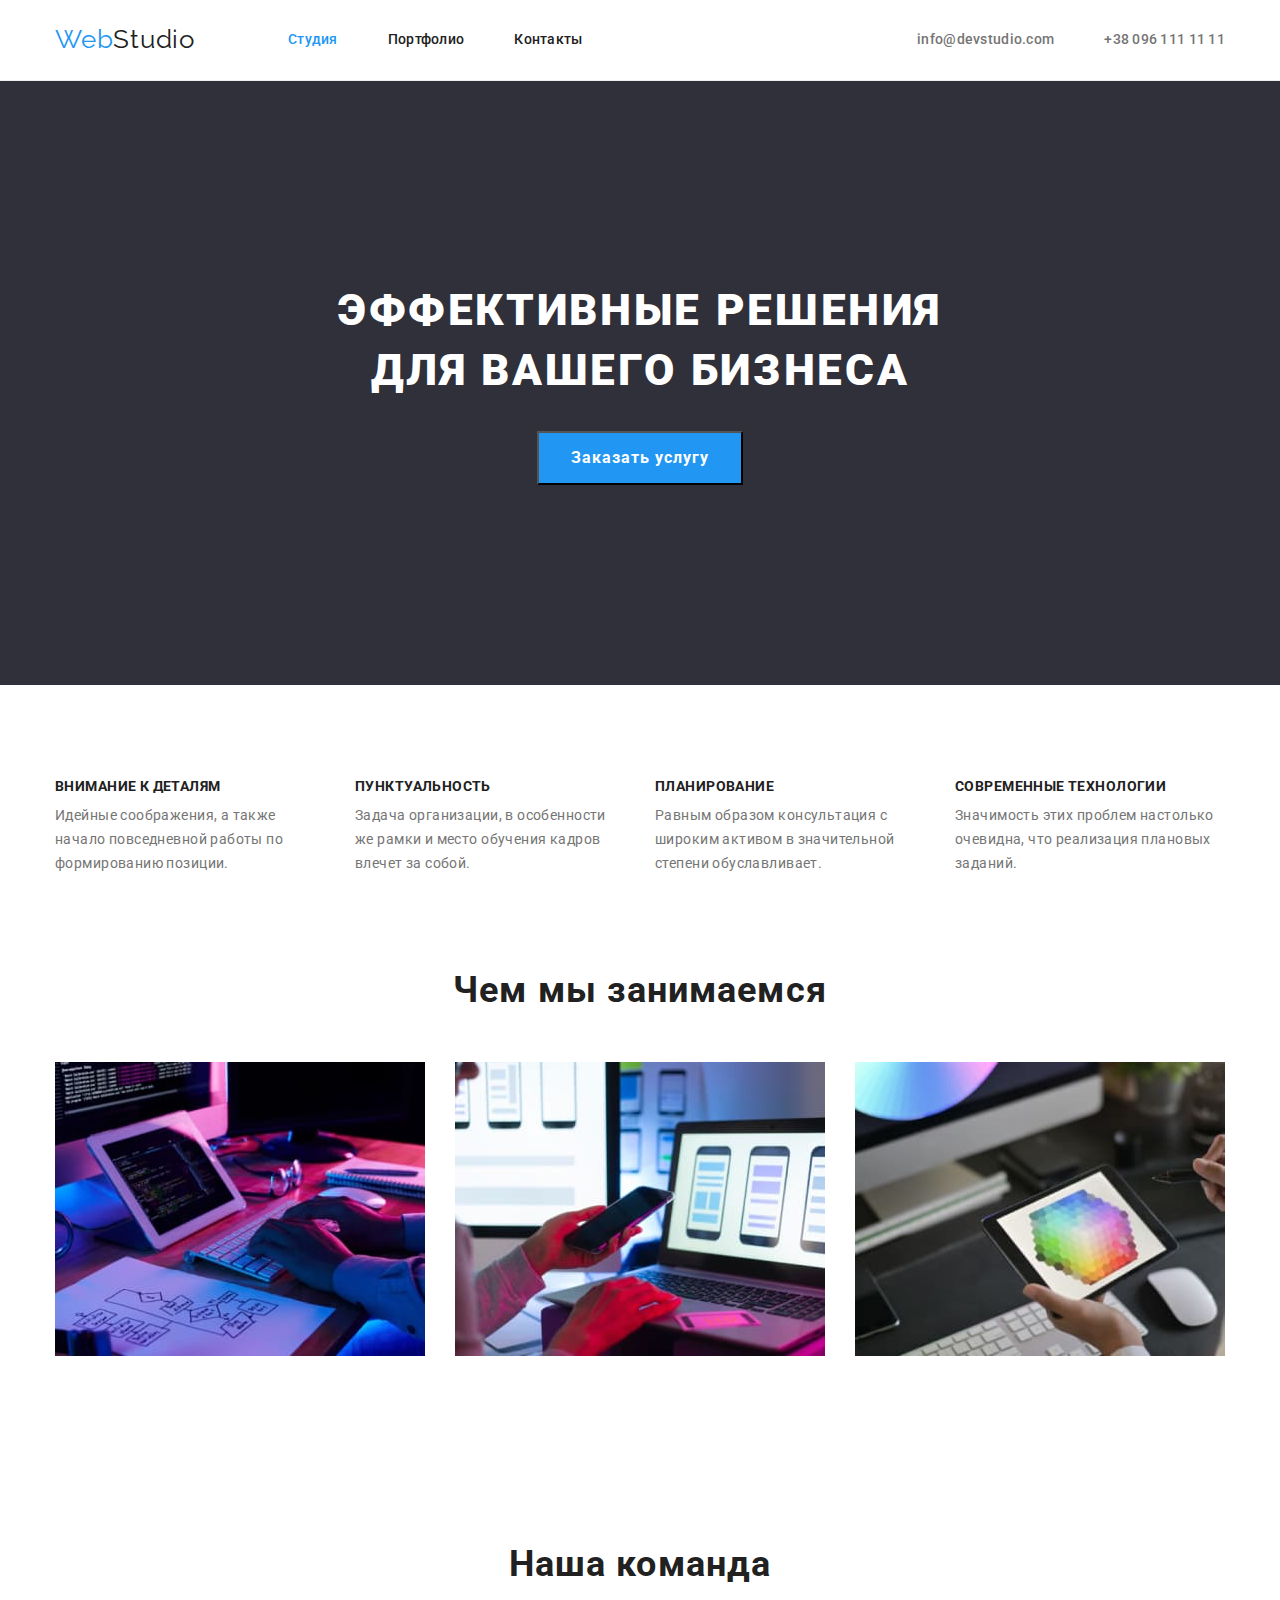
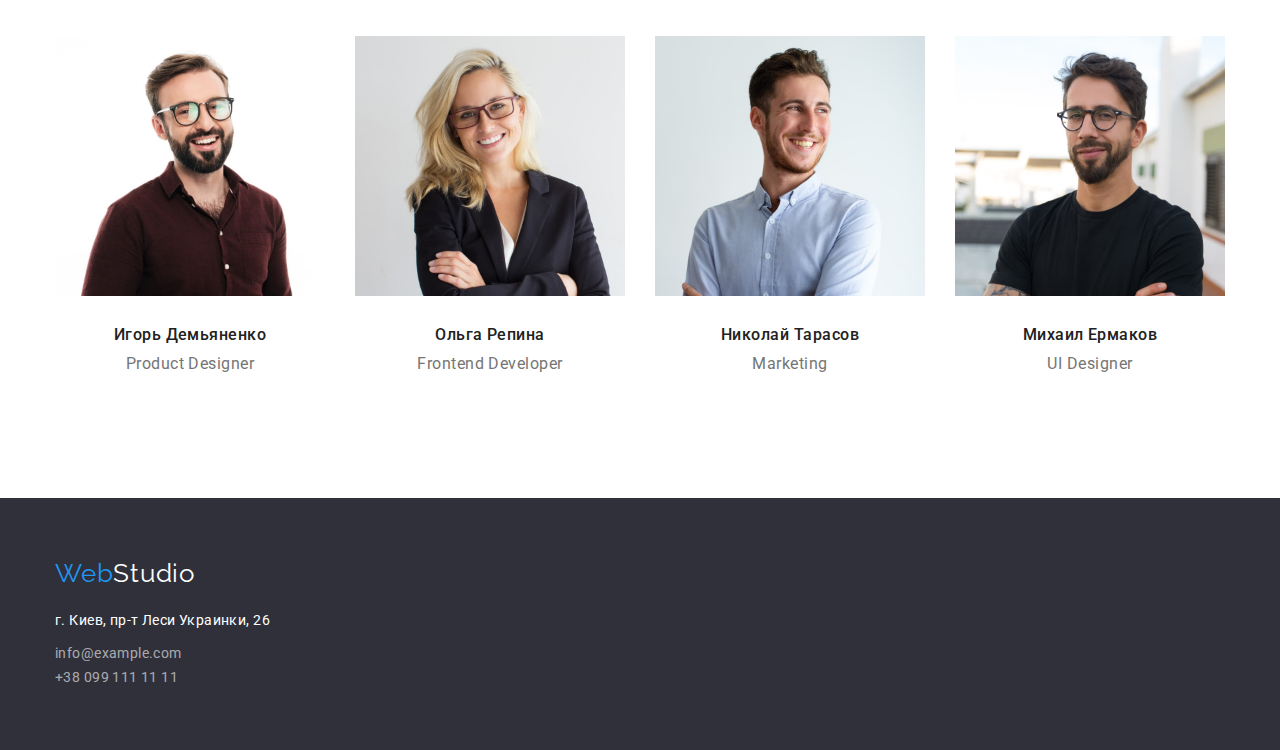
==== commit 69f909f7: "работа над ошибками" ====
--- a/index.html
+++ b/index.html
@@ -76,25 +76,38 @@
             <div class="container">
                 <h2 class="main-team-title">Наша команда</h2>
                 <ul class="team-list list">
+
                     <li class="team-item">
                         <img src="./images/team-1.jpg" alt="Игорь Демьяненко" width="270" class="team-img">
-                        <h3 class="team-title">Игорь Демьяненко</h3>
-                        <p class="team-dscr">Product Designer</p>
+                        <div class="team-box">
+                            <h3 class="team-title">Игорь Демьяненко</h3>
+                            <p class="team-dscr">Product Designer</p>
+                        </div>
+                        
                     </li>
                     <li class="team-item">
                         <img src="./images/team-2.jpg" alt="Ольга Репина" width="270" class="team-img">
-                        <h3 class="team-title">Ольга Репина</h3>
-                        <p class="team-dscr">Frontend Developer</p>
+                        <div class="team-box">
+                            <h3 class="team-title">Ольга Репина</h3>
+                            <p class="team-dscr">Frontend Developer</p>
+                        </div>
+                        
                     </li>
                     <li class="team-item">
                         <img src="./images/team-3.jpg" alt="Николай Тарасов" width="270" class="team-img">
-                        <h3 class="team-title">Николай Тарасов</h3>
-                        <p class="team-dscr">Marketing</p>
+                        <div class="team-box">
+                            <h3 class="team-title">Николай Тарасов</h3>
+                            <p class="team-dscr">Marketing</p>
+                        </div>
+                        
                     </li>
                     <li class="team-item">
                         <img src="./images/team-4.jpg" alt="Михаил Ермаков" width="270" class="team-img">
-                        <h3 class="team-title">Михаил Ермаков</h3>
-                        <p class="team-dscr">UI Designer</p>
+                        <div class="team-box">
+                            <h3 class="team-title">Михаил Ермаков</h3>
+                            <p class="team-dscr">UI Designer</p>
+                        </div>
+                        
                     </li>
                 </ul>
             </div>
--- a/css/styles.css
+++ b/css/styles.css
@@ -49,6 +49,8 @@
   width: 1200px;
   margin-left: auto;
   margin-right: auto;
+  padding-left: 15px;
+  padding-right: 15px;
 }
 
 .section {
@@ -68,6 +70,8 @@
 
 .header {
   border-bottom: 1px solid #ececec;
+  padding-top: 12px;
+  padding-bottom: 12px;
 }
 
 .logo {
@@ -169,6 +173,9 @@
 .hero {
   background-color: #2f303a;
   text-align: center;
+
+  padding-top: 200px;
+  padding-bottom: 200px;
 }
 .hero-title {
   max-width: 696px;
@@ -193,6 +200,8 @@
   font-size: 16px;
   line-height: 1.87;
   letter-spacing: 0.06em;
+
+  padding: 10px 32px;
 }
 
 .hero-button:hover,
@@ -235,12 +244,20 @@
   width: 270px;
 }
 
+.content-list .content-item + .content-item {
+  margin-left: 30px;
+}
+
+.samples {
+  padding-top: 0;
+}
+
 .main-list {
   display: flex;
 }
 
 .main-list .main-list-item + .main-list-item {
-  margin-left: 50px;
+  margin-left: 30px;
 }
 
 /* Команда */
@@ -255,8 +272,9 @@
   margin-bottom: 50px;
 }
 
-.team-img {
-  margin-bottom: 30px;
+.team-box {
+  padding-top: 30px;
+  padding-bottom: 30px;
 }
 
 .team-title {
@@ -291,6 +309,9 @@
 
 .footer {
   background-color: var(--footer-background-color);
+
+  padding-top: 60px;
+  padding-bottom: 60px;
 }
 
 .footer-logo {
@@ -303,7 +324,6 @@
   letter-spacing: 0.03em;
 
   display: inline-block;
-  /* padding-top: 60px; */
 }
 
 .footer-logo.web {
@@ -324,8 +344,6 @@
 .contacts {
   display: flex;
   flex-direction: column;
-  padding-top: 60px;
-  padding-bottom: 60px;
 }
 
 .address-contacts {
@@ -358,9 +376,16 @@
 
 /* Страница портфолио */
 
-.filters-title,
-.projects-title {
-  display: none;
+/* Убирает заголовки */
+.visually-hidden {
+  position: absolute;
+  width: 1px;
+  height: 1px;
+  margin: -1px;
+  padding: 0;
+  overflow: hidden;
+  border: 0;
+  clip: rect(0 0 0 0);
 }
 
 .filters-button {
@@ -371,6 +396,10 @@
   line-height: 1.62;
   text-align: center;
   letter-spacing: 0.03em;
+
+  padding: 6px 22px;
+
+  border-radius: 4px;
 }
 
 .filters-button:hover,
@@ -381,9 +410,19 @@
 
 .filters-list {
   display: flex;
+  justify-content: center;
+  margin-bottom: 50px;
+}
+
+.filters-list .filters-item + .filters-item {
+  margin-left: 10px;
 }
 
 /* Проекты */
+
+.projects {
+  margin-top: 56px;
+}
 
 .projects-img-list {
   font-weight: 700;
@@ -392,6 +431,15 @@
   letter-spacing: 0.06em;
 }
 
+.projects-title {
+  font-weight: 700;
+  font-size: 18px;
+  line-height: 2;
+  letter-spacing: 0.06em;
+
+  margin-bottom: 3px;
+}
+
 .projects-dscr {
   color: var(--second-color);
 
@@ -403,8 +451,22 @@
 .projects-list {
   display: flex;
   flex-wrap: wrap;
+
+  margin-top: -20px;
+  margin-left: -20px;
 }
 
 .projects-list > .projects-item {
-  flex-basis: calc(100% / 3);
-}
+  flex-basis: calc(100% / 3 -20px);
+
+  margin-top: 20px;
+  margin-left: 20px;
+}
+
+.card-content {
+  padding: 20px;
+}
+
+.card {
+  border: 1px solid #eeeeee;
+}
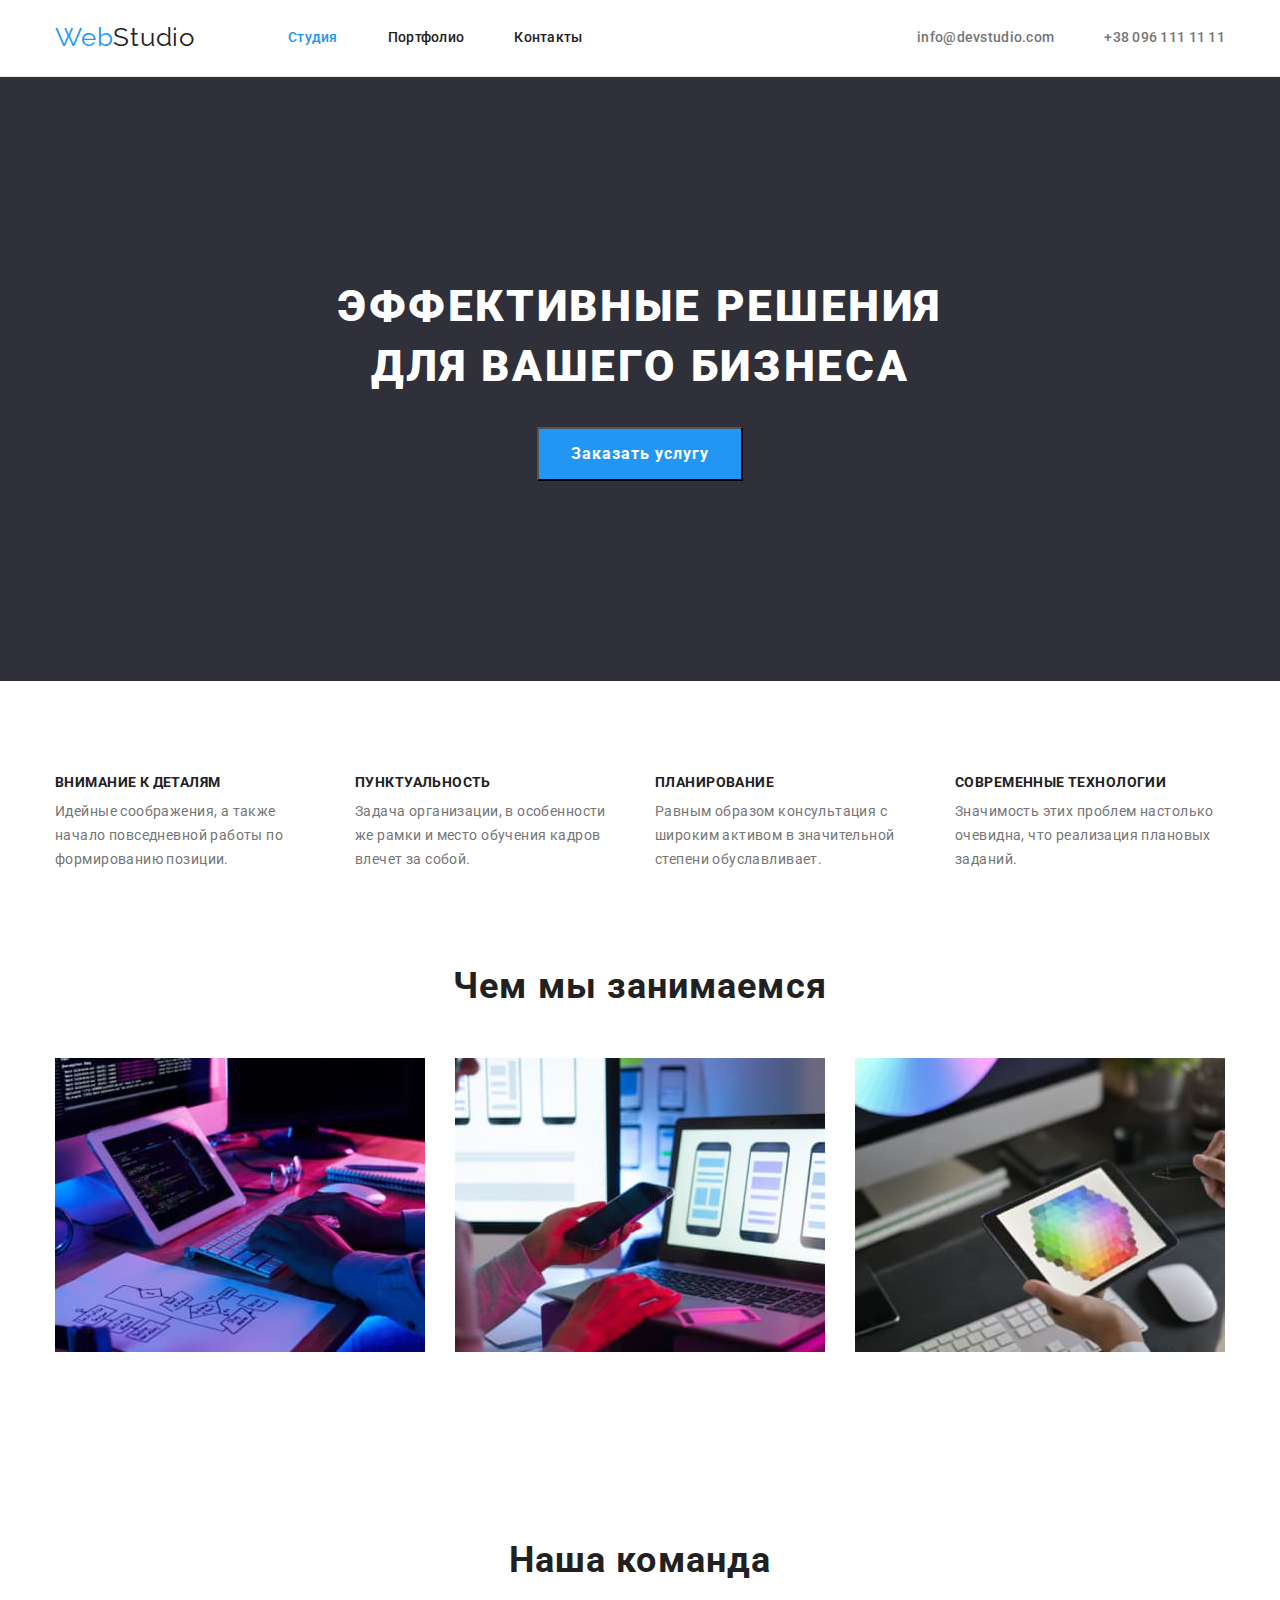
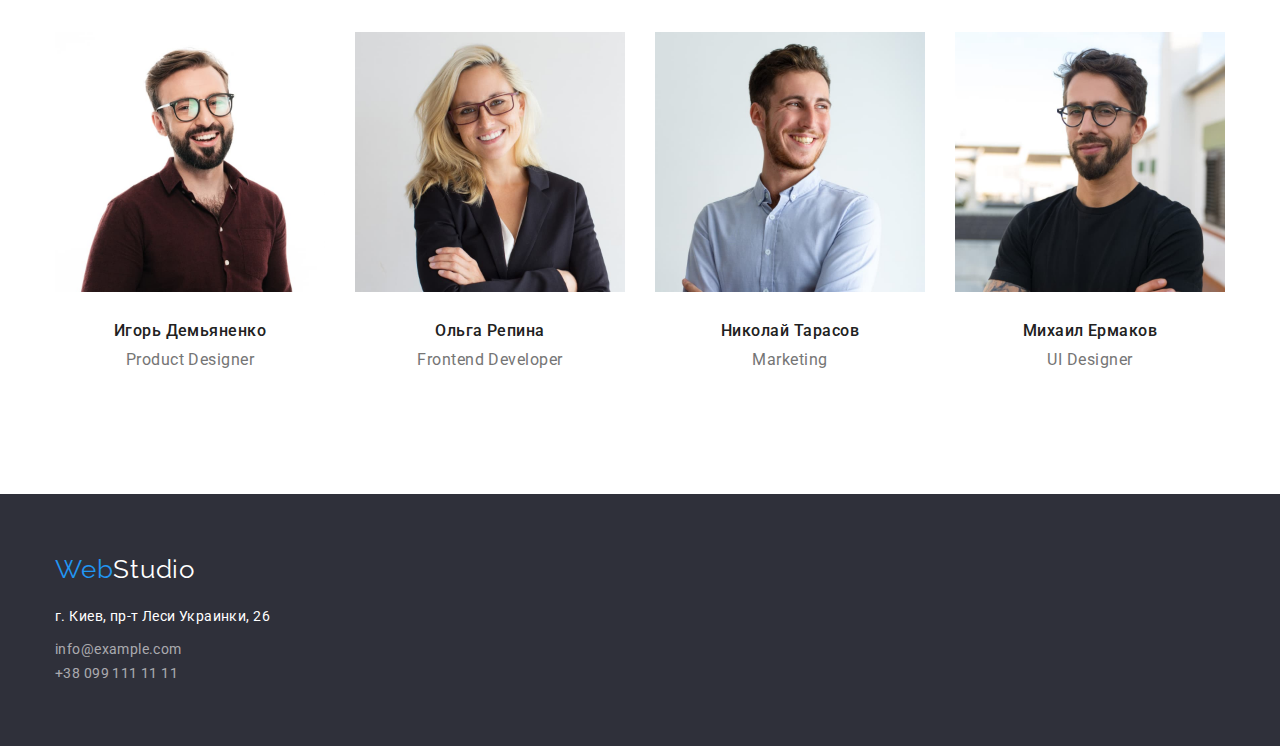
==== commit e8b99cdb: "устраняет баги" ====
--- a/index.html
+++ b/index.html
@@ -31,7 +31,7 @@
 
     <main>
     <!-- Герой  -->
-        <section class="hero section">
+        <section class="hero">
             <div class="container">
                 <h1 class="hero-title">Эффективные решения для вашего бизнеса</h1>
                 <button type="button" class="hero-button button">Заказать услугу</button>
--- a/css/styles.css
+++ b/css/styles.css
@@ -42,7 +42,7 @@
 
 .button {
   cursor: pointer;
-  font-family: Roboto, sans-serif;
+  font-family: inherit, sans-serif;
 }
 
 .container {
@@ -51,11 +51,20 @@
   margin-right: auto;
   padding-left: 15px;
   padding-right: 15px;
+
+  /* альтернативная запись */
+
+  /* margin: 0 auto;
+  padding: 0 15px; */
 }
 
 .section {
   padding-top: 94px;
   padding-bottom: 94px;
+
+  /* альтернативная запись */
+
+  /* padding: 94px 0; */
 }
 
 /* Шапка */
@@ -70,8 +79,6 @@
 
 .header {
   border-bottom: 1px solid #ececec;
-  padding-top: 12px;
-  padding-bottom: 12px;
 }
 
 .logo {
@@ -118,8 +125,8 @@
 
   /* увеличивает ширину ховера через добавление падингов */
   display: block;
-  padding-top: 20px;
-  padding-bottom: 20px;
+  padding-top: 30px;
+  padding-bottom: 30px;
 }
 
 .nav-list:hover,
@@ -147,8 +154,8 @@
 .nav-tel {
   /* увеличивает ширину ховера через добавление падингов */
   display: block;
-  padding-top: 20px;
-  padding-bottom: 20px;
+  padding-top: 30px;
+  padding-bottom: 30px;
 
   color: var(--second-color);
   text-decoration: none;
@@ -452,15 +459,15 @@
   display: flex;
   flex-wrap: wrap;
 
-  margin-top: -20px;
-  margin-left: -20px;
+  margin-top: -30px;
+  margin-left: -30px;
 }
 
 .projects-list > .projects-item {
-  flex-basis: calc(100% / 3 -20px);
-
-  margin-top: 20px;
-  margin-left: 20px;
+  flex-basis: calc(100% / 3 - 30px);
+
+  margin-top: 30px;
+  margin-left: 30px;
 }
 
 .card-content {
